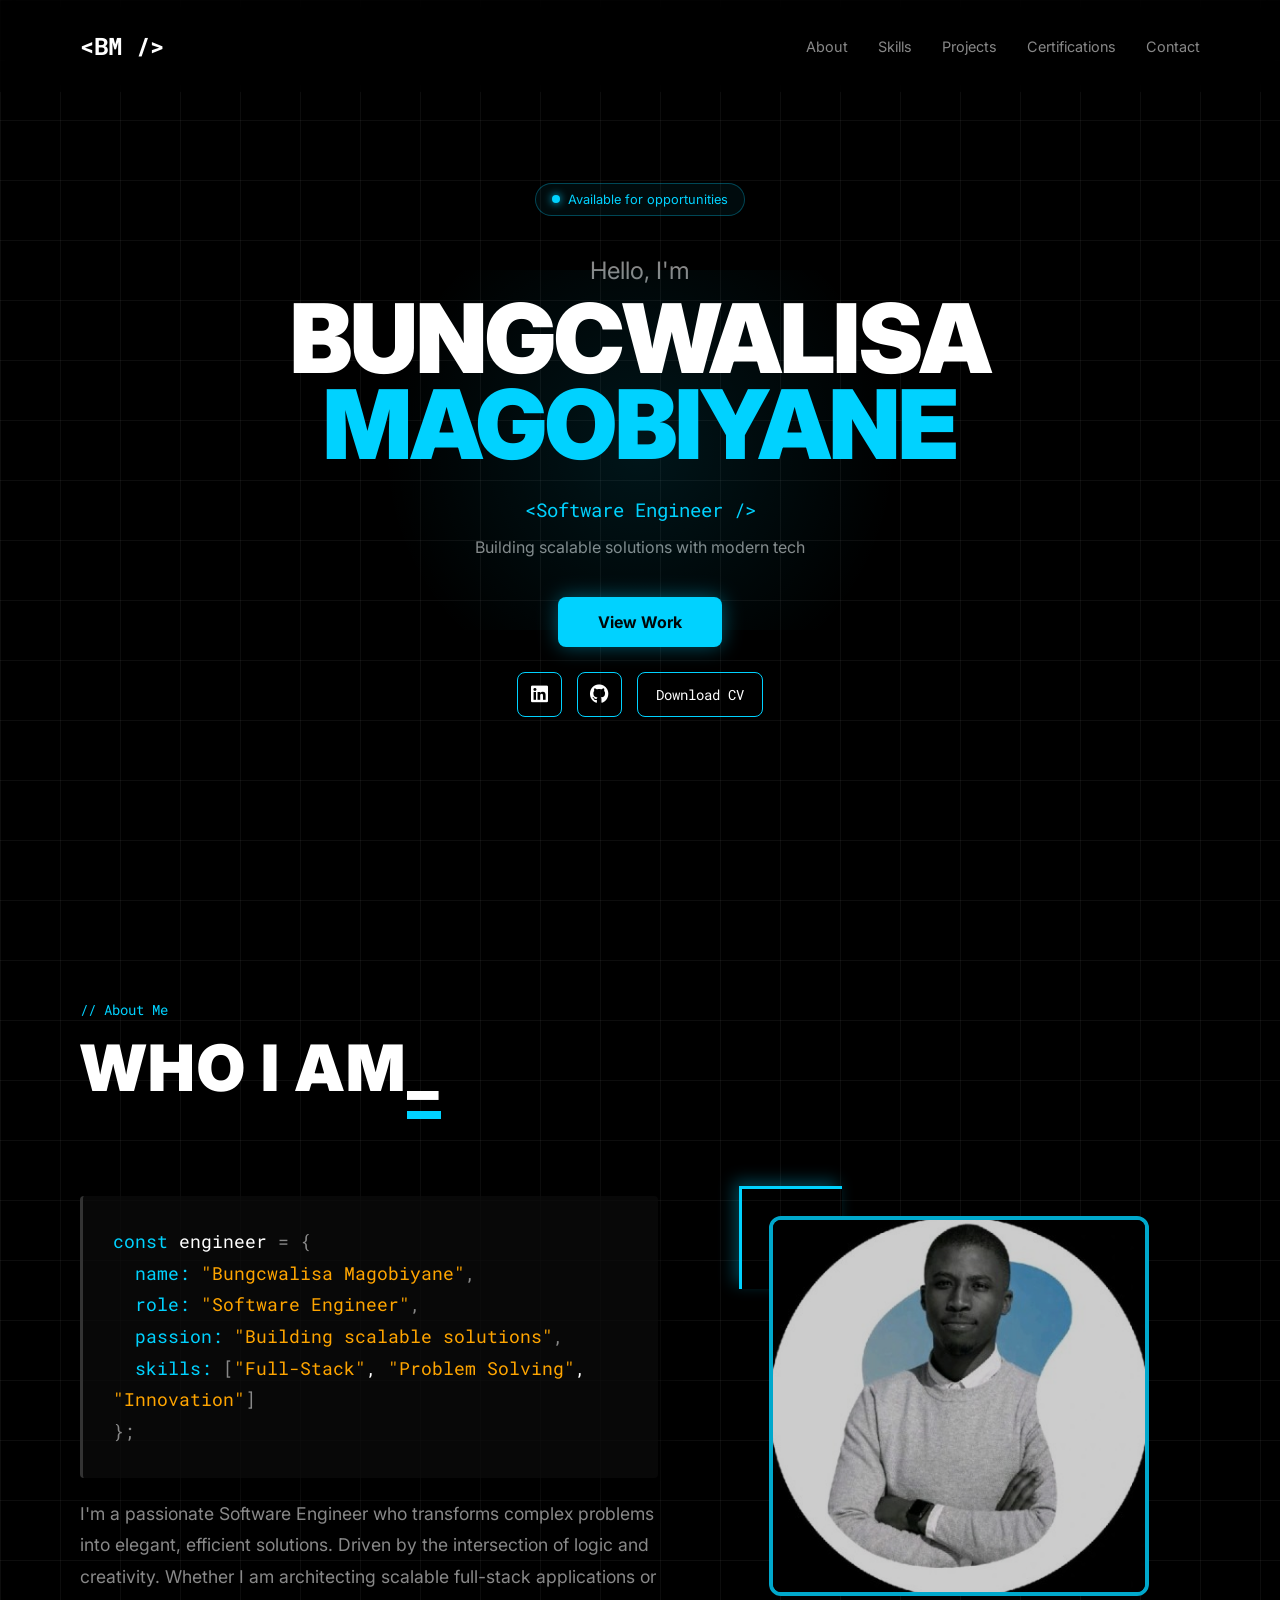
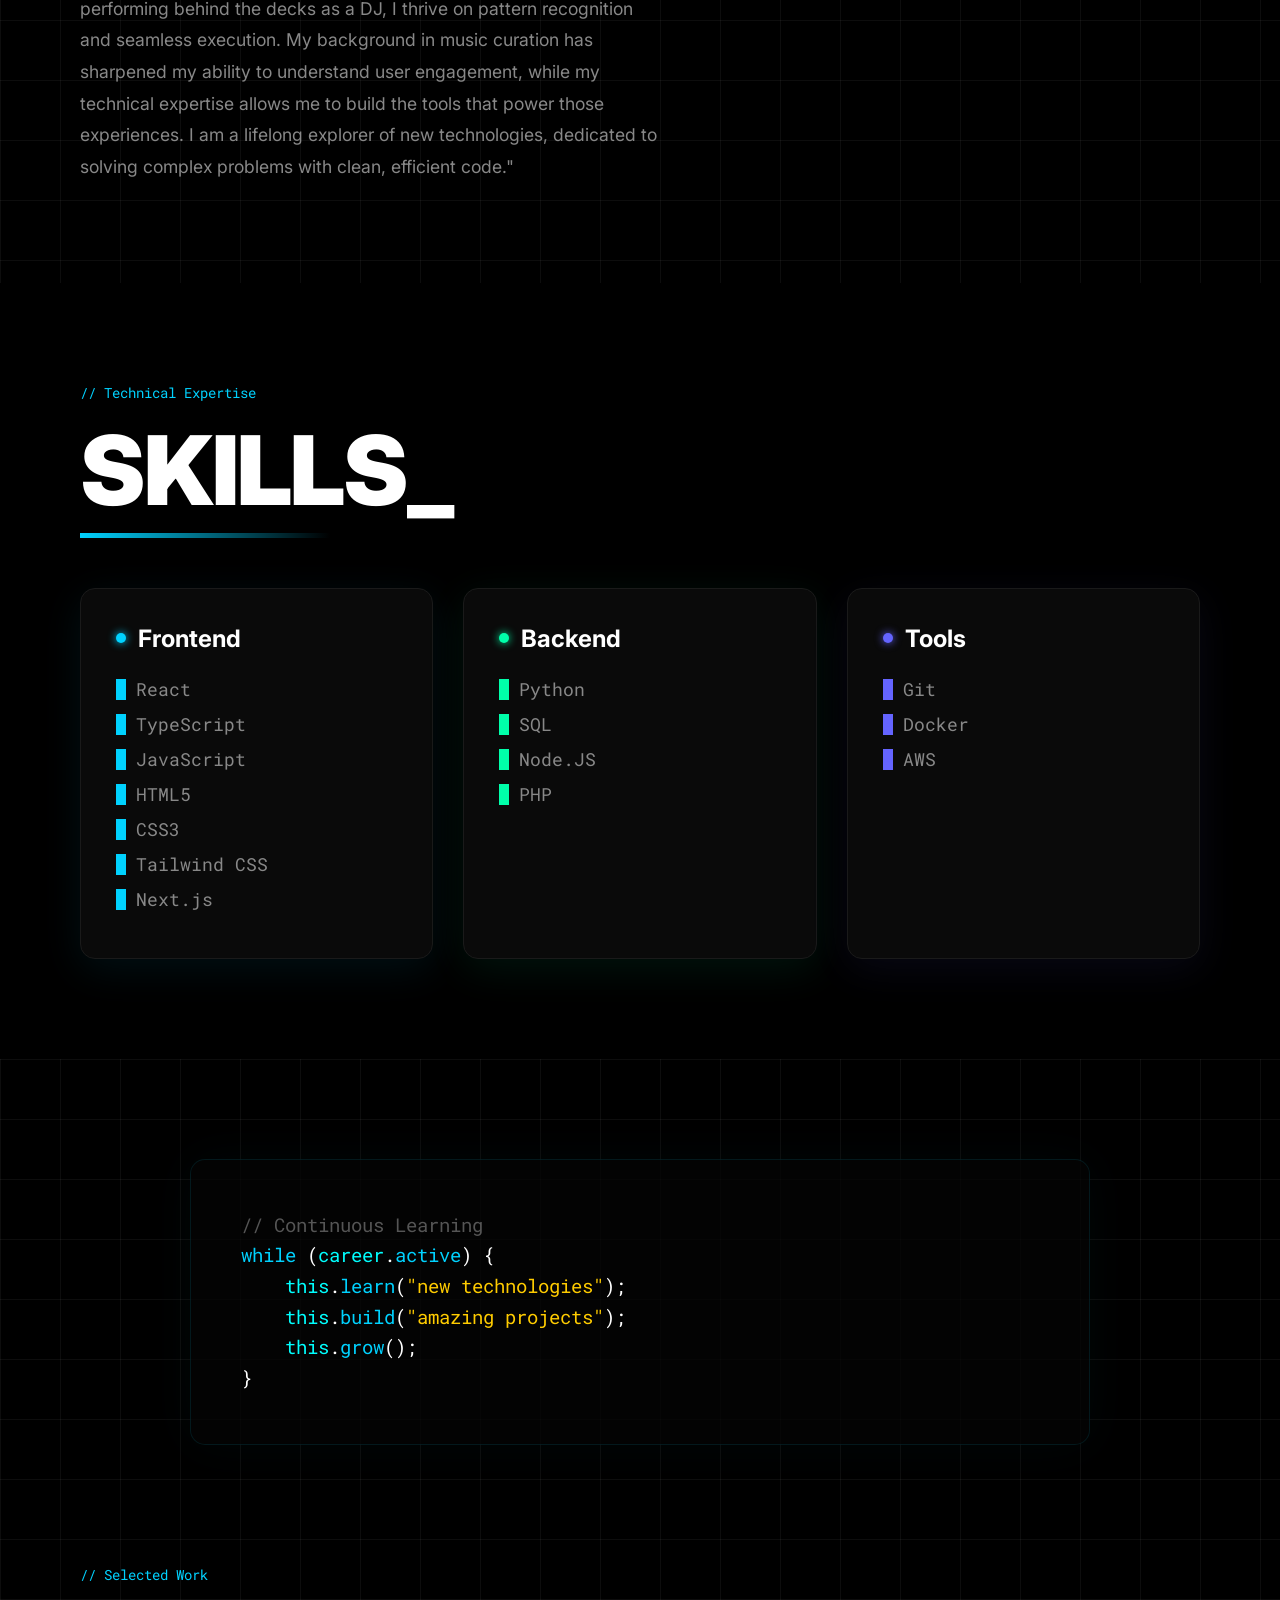
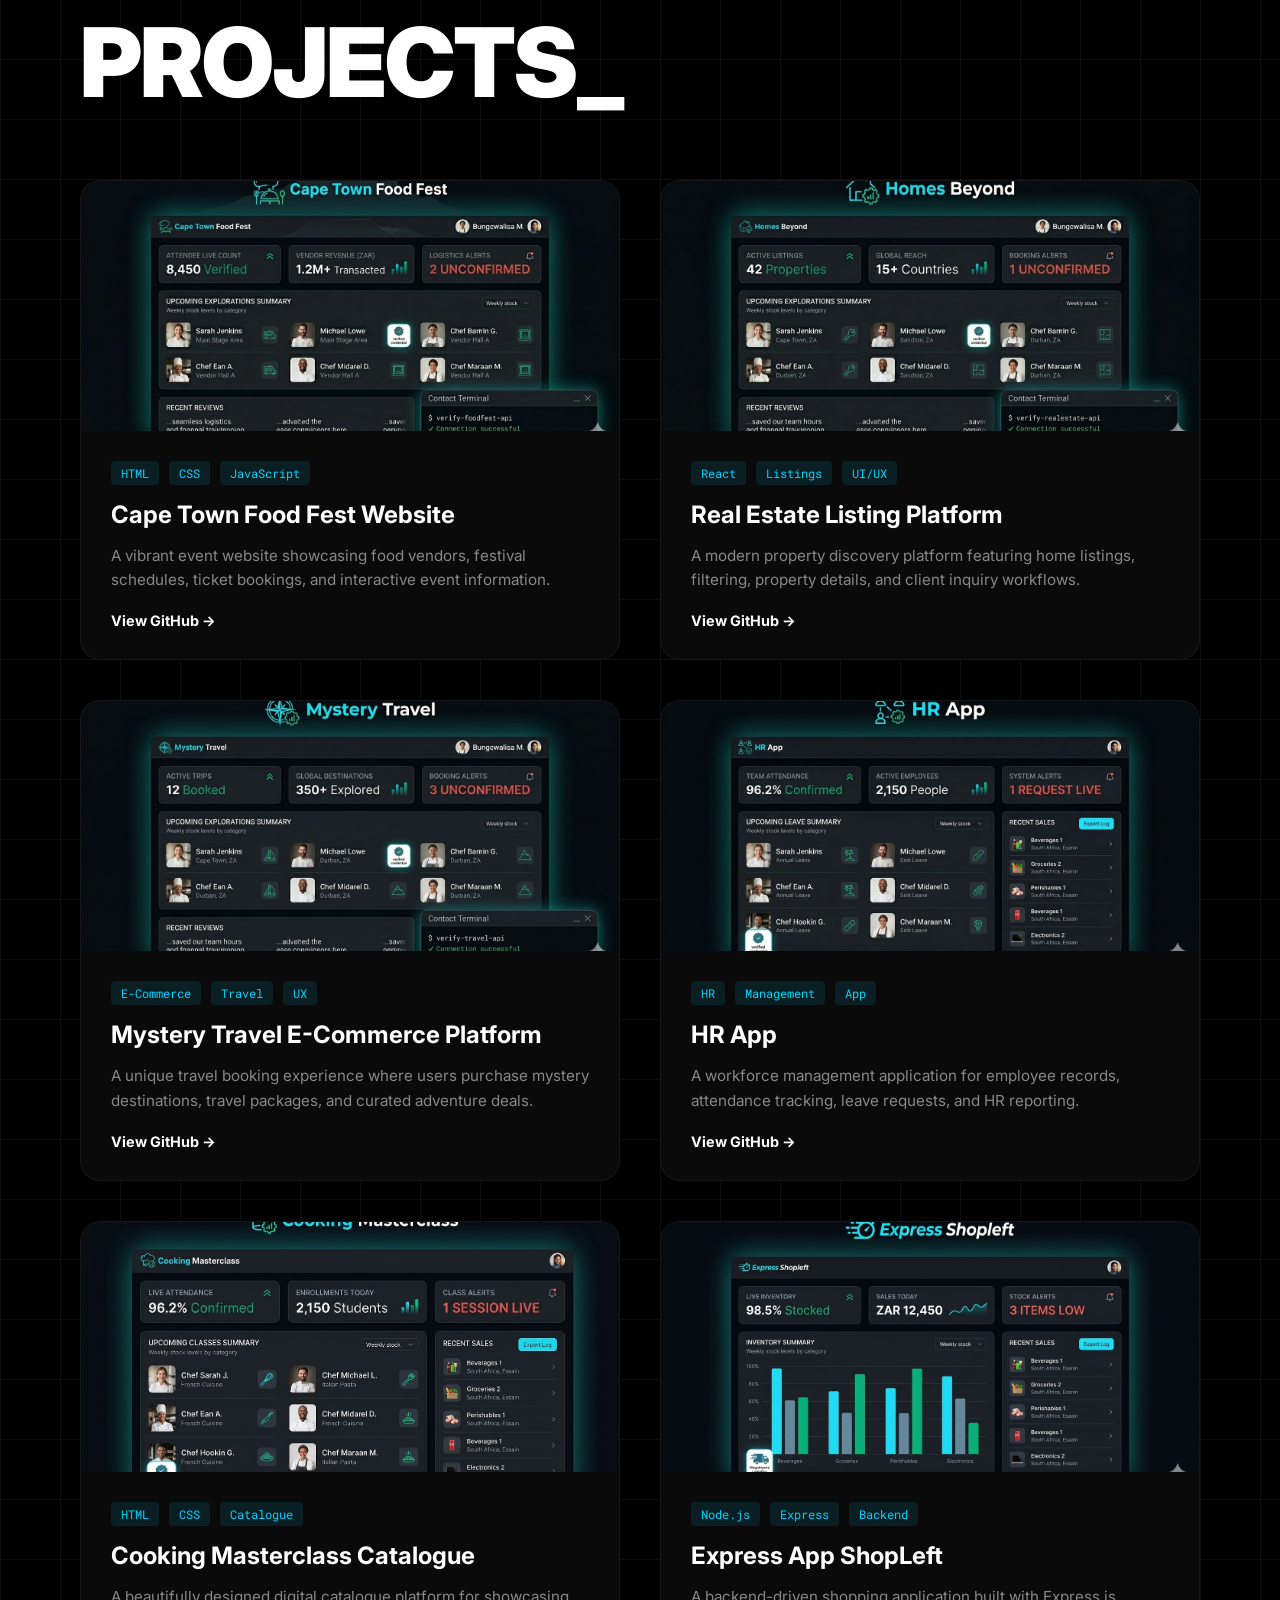
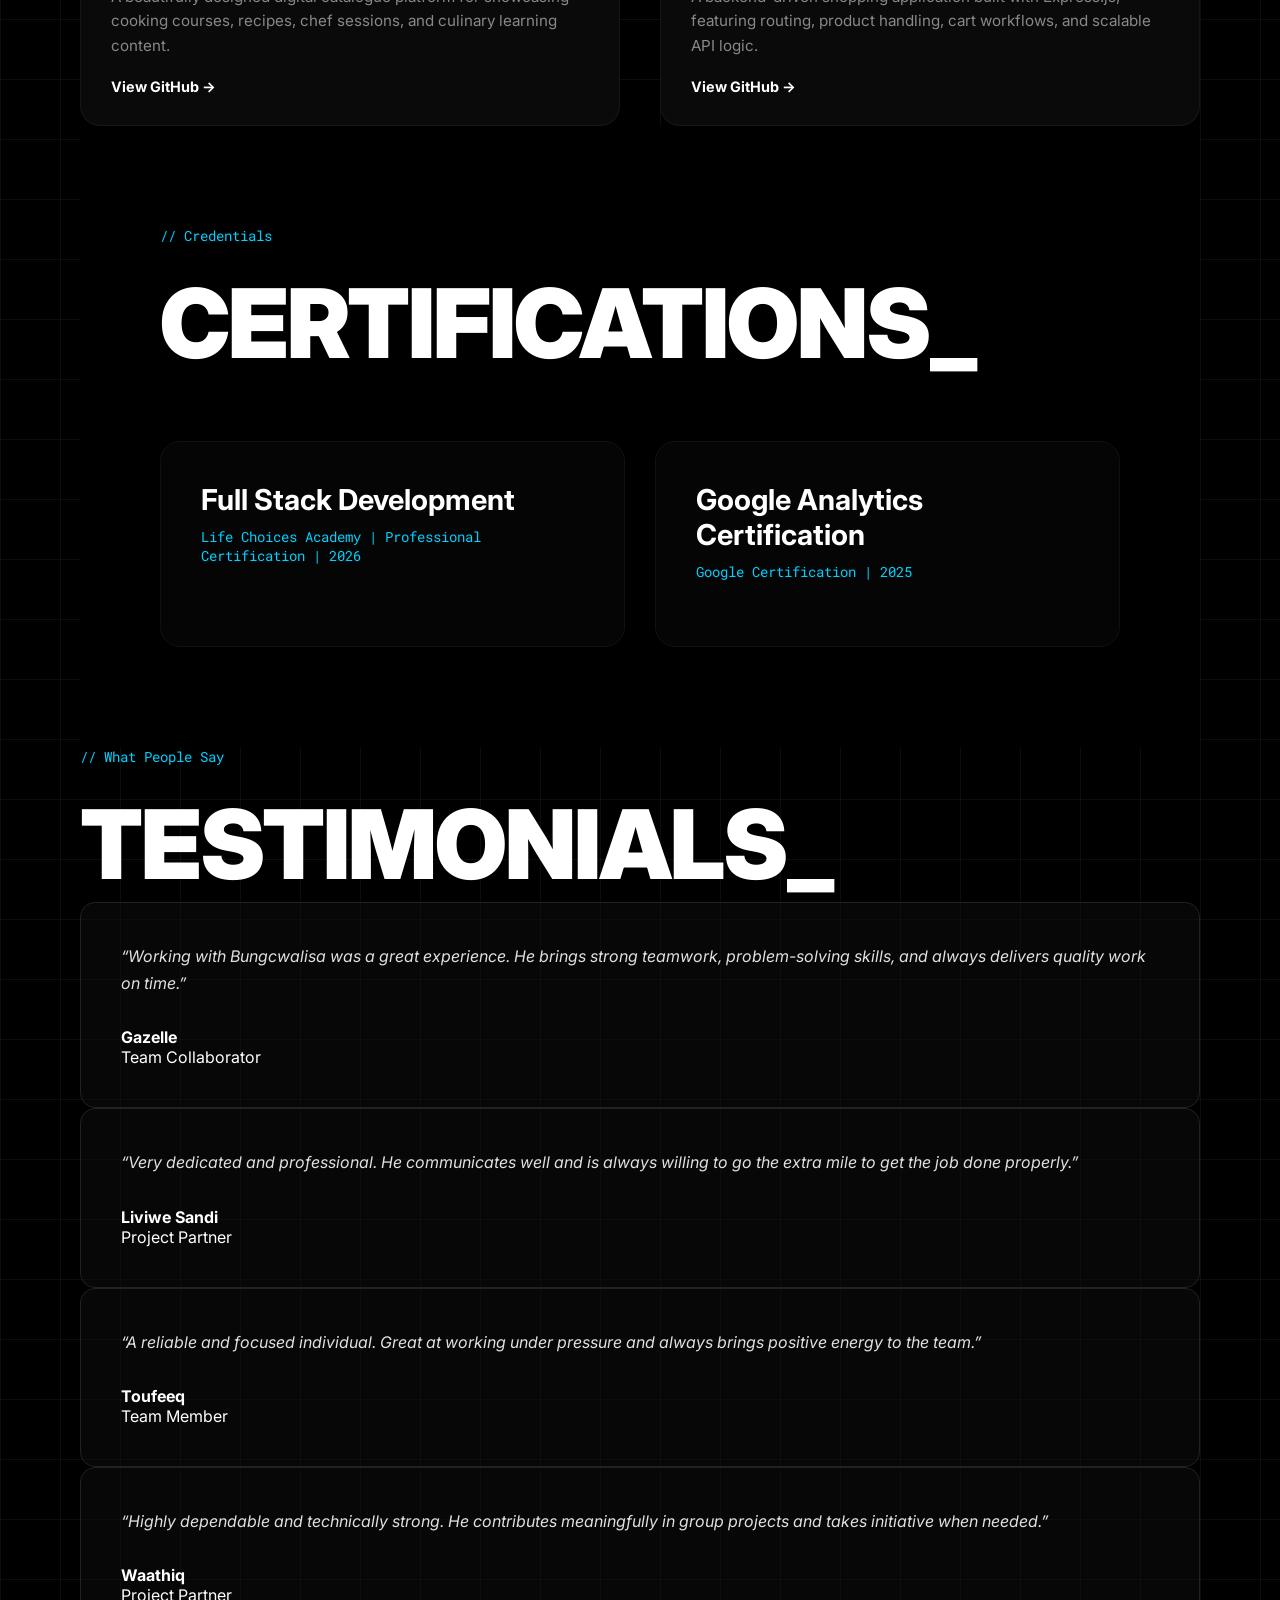
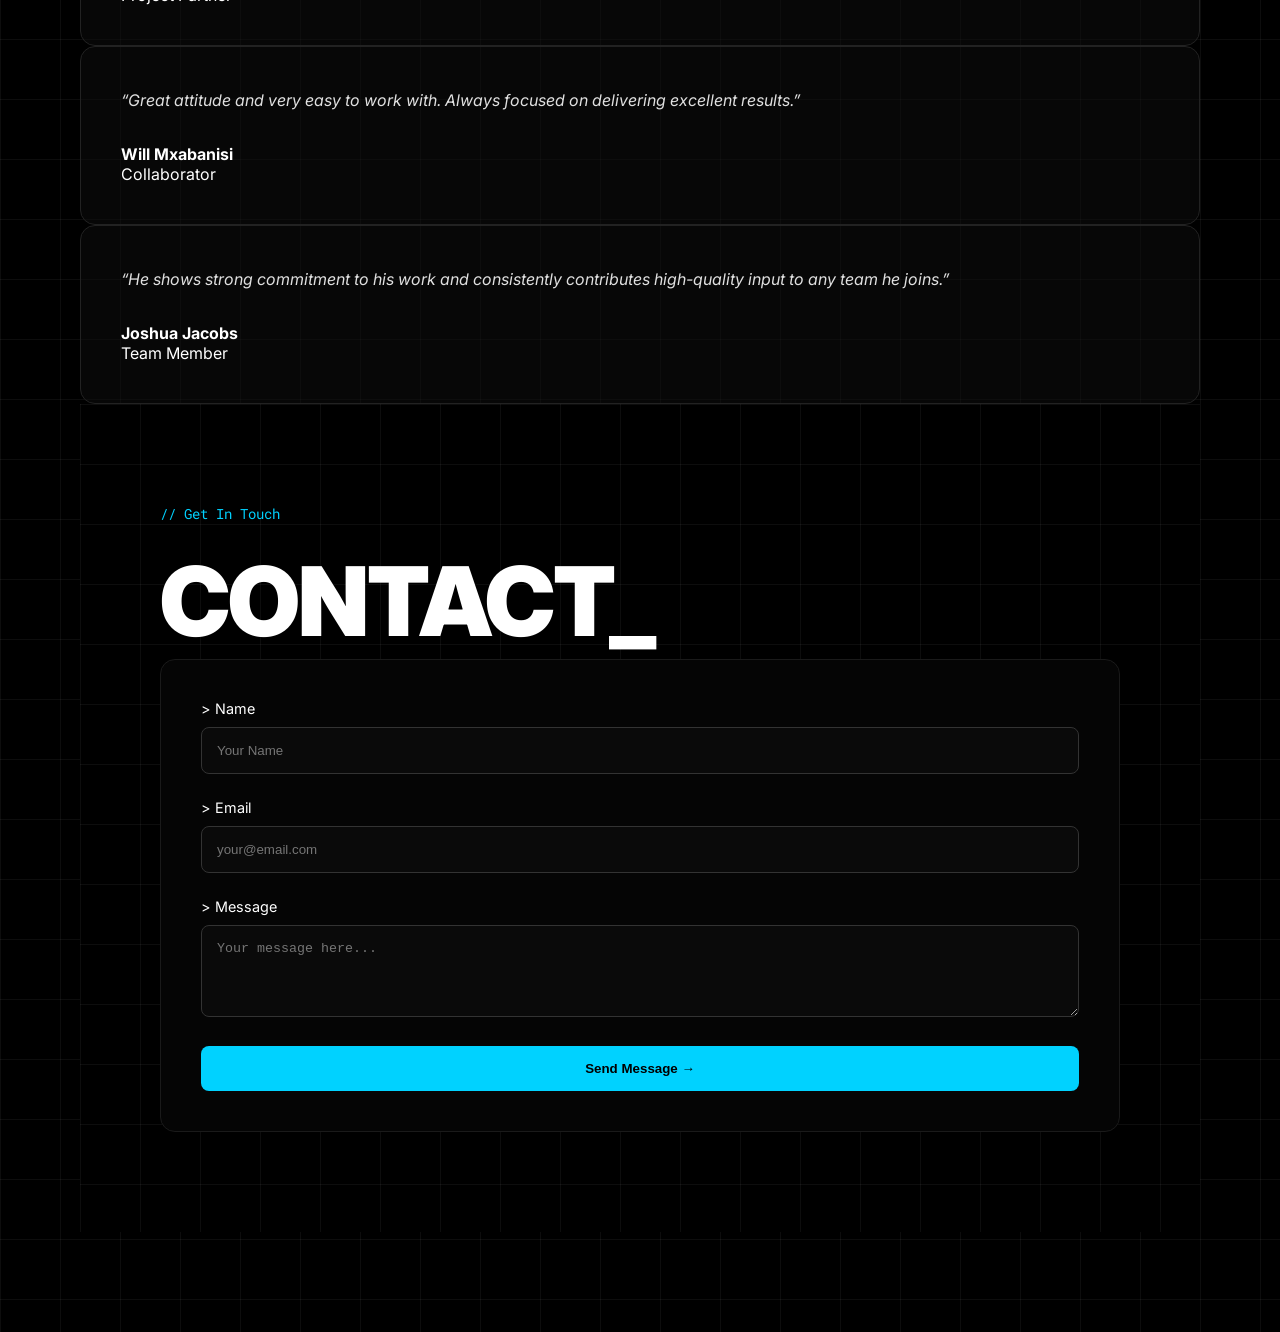
==== index.html @ 9b644e69 "Initial commit of Bungcwalisa Portfolio" ====
<!DOCTYPE html>
<html lang="en">
<head>
    <meta charset="UTF-8" />
    <meta name="viewport" content="width=device-width, initial-scale=1.0" />
    <title>Bungcwalisa Magobiyane | Portfolio</title>
    <link rel="stylesheet" href="style.css" />
    <link href="https://fonts.googleapis.com/css2?family=Inter:wght@400;700;900&family=Roboto+Mono&display=swap" rel="stylesheet" />
    <link rel="stylesheet" href="https://cdnjs.cloudflare.com/ajax/libs/font-awesome/6.5.0/css/all.min.css">
</head>
<body>
    <nav>
        <div class="logo">&lt;BM /&gt;</div>
        <ul>
            <li><a href="#about">About</a></li>
            <li><a href="#skills">Skills</a></li>
            <li><a href="#projects">Projects</a></li>
            <li><a href="#certifications">Certifications</a></li>
            <li><a href="#contact">Contact</a></li>
        </ul>
    </nav>

    <section class="hero-section">
        <div class="availability-badge"><span></span> Available for opportunities</div>
        <p class="hello-text">Hello, I'm</p>
        <h1>BUNGCWALISA<br><span class="name-last">MAGOBIYANE</span></h1>
        <p class="tagline">&lt;Software Engineer /&gt;</p>
        <p class="sub-tagline">Building scalable solutions with modern tech</p>
        <a href="#projects" class="cta-button">View Work</a>
        <div class="social-buttons">

    <!-- LinkedIn -->
    <a href="https://za.linkedin.com/in/bungcwalisa-magobiyane-a701b138a/" target="_blank" class="social-btn">
        <i class="fab fa-linkedin"></i>
    </a>

    <!-- GitHub -->
    <a href="https://github.com/bungcwalisa" target="_blank" class="social-btn">
        <i class="fab fa-github"></i>
    </a>

    <!-- Download CV -->
    <a href="BUNGCWALISA_MAGOBIYANE_CV (3).PDF" download class="social-btn download-btn">
        Download CV
    </a>

</div>
    </section>

    <!-- ABOUT -->
    <section id="about" class="about-section">
        <div>
            <p class="section-label">// About Me</p>
            <h2 class="terminal-header">WHO I AM<span>_</span></h2>
        </div>
        <div class="about-content">
            <div class="code-container">
                <div class="code-window">
                    <span class="keyword">const</span> <span class="variable">engineer</span> <span class="punctuation">= {</span><br>
                    &nbsp;&nbsp;<span class="property">name:</span> <span class="string">"Bungcwalisa Magobiyane"</span><span class="punctuation">,</span><br>
                    &nbsp;&nbsp;<span class="property">role:</span> <span class="string">"Software Engineer"</span><span class="punctuation">,</span><br>
                    &nbsp;&nbsp;<span class="property">passion:</span> <span class="string">"Building scalable solutions"</span><span class="punctuation">,</span><br>
                    &nbsp;&nbsp;<span class="property">skills:</span> <span class="punctuation">[</span><span class="string">"Full-Stack"</span>, <span class="string">"Problem Solving"</span>, <span class="string">"Innovation"</span><span class="punctuation">]</span><br>
                    <span class="punctuation">};</span>
                </div>
                <p class="about-text">I'm a passionate Software Engineer who transforms complex problems into elegant, efficient solutions. Driven by the intersection of logic and creativity. Whether I am architecting scalable full-stack applications or performing behind the decks as a DJ,
                     I thrive on pattern recognition and seamless execution. My background in music curation has sharpened my ability to understand user engagement, while my technical expertise allows me to build the tools that power those experiences. I am a lifelong explorer of new technologies, dedicated to solving complex problems with clean, efficient code."</p>
            </div>
            <div class="image-container">
               <img src="BungcwalisaProfile.jpg" alt="Bungcwalisa Magobiyane Profile" class="profile-img" />
            </div>
        </div>
    </section>

    <!-- SKILLS -->
<section id="skills" class="skills-section">
    <div>
        <p class="section-label">// Technical Expertise</p>
        <h2 class="skills-header">SKILLS<span class="cursor">_</span></h2>
        <div class="section-line"></div>
    </div>

    <div class="skills-categories">
        <div class="category-card frontend-card">
            <div class="category-title"><span class="dot dot-front"></span> Frontend</div>
            <ul class="skill-items">
                <li><span class="arrow arrow-front">&gt;</span> React</li>
                <li><span class="arrow arrow-front">&gt;</span> TypeScript</li>
                <li><span class="arrow arrow-front">&gt;</span> JavaScript</li>
                <li><span class="arrow arrow-front">&gt;</span> HTML5</li>
                <li><span class="arrow arrow-front">&gt;</span> CSS3</li>
                <li><span class="arrow arrow-front">&gt;</span> Tailwind CSS</li>
                <li><span class="arrow arrow-front">&gt;</span> Next.js</li>
            </ul>
        </div>

        <div class="category-card backend-card">
            <div class="category-title"><span class="dot dot-back"></span> Backend</div>
            <ul class="skill-items">
                <li><span class="arrow arrow-back">&gt;</span> Python</li>
                <li><span class="arrow arrow-back">&gt;</span> SQL</li>
                <li><span class="arrow arrow-back">&gt;</span> Node.JS</li>
                <li><span class="arrow arrow-back">&gt;</span> PHP</li>
            </ul>
        </div>

        <div class="category-card tools-card">
            <div class="category-title"><span class="dot dot-tools"></span> Tools</div>
            <ul class="skill-items">
                <li><span class="arrow arrow-tools">&gt;</span> Git</li>
                <li><span class="arrow arrow-tools">&gt;</span> Docker</li>
                <li><span class="arrow arrow-tools">&gt;</span> AWS</li>
            </ul>
        </div>
    </div>
</section>

    <!-- PROJECTS -->
    <section id="projects" class="projects-section">
        <div class="learning-window">
            <p class="comment">// Continuous Learning</p>
            <p>
                <span class="code-blue">while</span> <span class="code-white">(</span><span class="code-cyan">career</span>.<span class="code-blue">active</span><span class="code-white">) {</span><br>
                &nbsp;&nbsp;&nbsp;&nbsp;<span class="code-cyan">this</span>.<span class="code-blue">learn</span>(<span class="code-yellow">"new technologies"</span>);<br>
                &nbsp;&nbsp;&nbsp;&nbsp;<span class="code-cyan">this</span>.<span class="code-blue">build</span>(<span class="code-yellow">"amazing projects"</span>);<br>
                &nbsp;&nbsp;&nbsp;&nbsp;<span class="code-cyan">this</span>.<span class="code-blue">grow</span>();<br>
                <span class="code-white">}</span>
            </p>
        </div>
        <div>
           <p class="section-label">// Selected Work</p>
<h2 class="projects-header">PROJECTS<span>_</span></h2>

<div class="project-grid">

    <!-- 1 -->
    <div class="project-card">
        <div class="project-image">
            <img src="Gemini_Generated_Image_Cape_Town.png" alt="Cape Town Food Fest Website" />
        </div>
        <div class="project-info">
            <div class="project-tags">
                <span class="tag">HTML</span>
                <span class="tag">CSS</span>
                <span class="tag">JavaScript</span>
            </div>
            <h3>Cape Town Food Fest Website</h3>
            <p>
                A vibrant event website showcasing food vendors, festival schedules,
                ticket bookings, and interactive event information.
            </p>
            <a href="https://github.com/Bungcwalisa/Cape-Town-Food-Fest.git" target="_blank" class="project-link">
                View GitHub →
            </a>
        </div>
    </div>

    <!-- 2 -->
    <div class="project-card">
        <div class="project-image">
            <img src="Gemini_Generated_Image_Homes_Beyond.png" alt="Real Estate Listing Platform" />
        </div>
        <div class="project-info">
            <div class="project-tags">
                <span class="tag">React</span>
                <span class="tag">Listings</span>
                <span class="tag">UI/UX</span>
            </div>
            <h3>Real Estate Listing Platform</h3>
            <p>
                A modern property discovery platform featuring home listings,
                filtering, property details, and client inquiry workflows.
            </p>
            <a href="https://github.com/Bungcwalisa/homes-and-beyond-repo.git" target="_blank" class="project-link">
                View GitHub →
            </a>
        </div>
    </div>

    <!-- 3 -->
    <div class="project-card">
        <div class="project-image">
            <img src="Gemini_Generated_Image_Mystery_Travel.png" alt="Mystery Travel E-Commerce Platform" />
        </div>
        <div class="project-info">
            <div class="project-tags">
                <span class="tag">E-Commerce</span>
                <span class="tag">Travel</span>
                <span class="tag">UX</span>
            </div>
            <h3>Mystery Travel E-Commerce Platform</h3>
            <p>
                A unique travel booking experience where users purchase mystery
                destinations, travel packages, and curated adventure deals.
            </p>
            <a href="https://github.com/Gazelle608/So_Where_To.git" target="_blank" class="project-link">
                View GitHub →
            </a>
        </div>
    </div>

    <!-- 4 -->
    <div class="project-card">
        <div class="project-image">
            <img src="Gemini_Generated_Image_HR_App.png" alt="HR App" />
        </div>
        <div class="project-info">
            <div class="project-tags">
                <span class="tag">HR</span>
                <span class="tag">Management</span>
                <span class="tag">App</span>
            </div>
            <h3>HR App</h3>
            <p>
                A workforce management application for employee records,
                attendance tracking, leave requests, and HR reporting.
            </p>
            <a href="https://github.com/joshuajacobs717-maker/Core_Group_Project_1.git" target="_blank" class="project-link">
                View GitHub →
            </a>
        </div>
    </div>

    <!-- 5 -->
    <div class="project-card">
        <div class="project-image">
            <img src="Gemini_Generated_Image_Cooking_Masterclass.png" alt="Cooking Masterclass Catalogue" />
        </div>
        <div class="project-info">
            <div class="project-tags">
                <span class="tag">HTML</span>
                <span class="tag">CSS</span>
                <span class="tag">Catalogue</span>
            </div>
            <h3>Cooking Masterclass Catalogue</h3>
            <p>
                A beautifully designed digital catalogue platform for showcasing
                cooking courses, recipes, chef sessions, and culinary learning content.
            </p>
            <a href="https://github.com/Bungcwalisa/cooking-masterclass-catalogue.git" target="_blank" class="project-link">
                View GitHub →
            </a>
        </div>
    </div>

    <!-- 6 -->
    <div class="project-card">
        <div class="project-image">
            <img src="Gemini_Generated_Image_Express_Shopleft.png" alt="Express App ShopLeft" />
        </div>
        <div class="project-info">
            <div class="project-tags">
                <span class="tag">Node.js</span>
                <span class="tag">Express</span>
                <span class="tag">Backend</span>
            </div>
            <h3>Express App ShopLeft</h3>
            <p>
                A backend-driven shopping application built with Express.js,
                featuring routing, product handling, cart workflows, and scalable API logic.
            </p>
            <a href="https://github.com/Bungcwalisa/Express-App-SHOPLEFT.git" target="_blank" class="project-link">
                View GitHub →
            </a>
        </div>
    </div>

</div>
    <!-- CERTIFICATIONS -->
    <section id="certifications" class="certs-section">
        <p class="section-label">// Credentials</p>
        <h2 class="projects-header">CERTIFICATIONS<span>_</span></h2>
        <div class="certs-grid">
            <div class="cert-card"><h3>Full Stack Development</h3><p class="cert-meta">Life Choices Academy | Professional Certification | 2026</p></div>
            <div class="cert-card"><h3>Google Analytics Certification</h3><p class="cert-meta">Google Certification | 2025</p></div>
        </div>
    </section>
   <!-- Testimonial Section -->
   <section class="testimonials">
        <p class="section-label">// What People Say</p>
      <h2 class="projects-header">TESTIMONIALS<span>_</span></h2>
    </section>

    <div class="testimonial-grid">

        <div class="testimonial-card">
            <p class="testimonial-text">
                “Working with Bungcwalisa was a great experience. He brings strong teamwork,
                problem-solving skills, and always delivers quality work on time.”
            </p>
            <h4 class="testimonial-name">Gazelle</h4>
            <span class="testimonial-role">Team Collaborator</span>
        </div>

        <div class="testimonial-card">
            <p class="testimonial-text">
                “Very dedicated and professional. He communicates well and is always willing
                to go the extra mile to get the job done properly.”
            </p>
            <h4 class="testimonial-name">Liviwe Sandi</h4>
            <span class="testimonial-role">Project Partner</span>
        </div>

        <div class="testimonial-card">
            <p class="testimonial-text">
                “A reliable and focused individual. Great at working under pressure and
                always brings positive energy to the team.”
            </p>
            <h4 class="testimonial-name">Toufeeq</h4>
            <span class="testimonial-role">Team Member</span>
        </div>

        <div class="testimonial-card">
            <p class="testimonial-text">
                “Highly dependable and technically strong. He contributes meaningfully in
                group projects and takes initiative when needed.”
            </p>
            <h4 class="testimonial-name">Waathiq</h4>
            <span class="testimonial-role">Project Partner</span>
        </div>

        <div class="testimonial-card">
            <p class="testimonial-text">
                “Great attitude and very easy to work with. Always focused on delivering
                excellent results.”
            </p>
            <h4 class="testimonial-name">Will Mxabanisi</h4>
            <span class="testimonial-role">Collaborator</span>
        </div>

        <div class="testimonial-card">
            <p class="testimonial-text">
                “He shows strong commitment to his work and consistently contributes high-quality input to any team he joins.”
            </p>
            <h4 class="testimonial-name">Joshua Jacobs</h4>
            <span class="testimonial-role">Team Member</span>
        </div>
     </div>
<!-- CONTACT -->
<section id="contact" class="contact-section">
    <p class="section-label">// Get In Touch</p>
    <h2 class="projects-header">CONTACT<span>_</span></h2>

    <div class="contact-form-card">
        <form action="https://formspree.io/f/xnjlpwgy" method="POST" class="contact-form">

            <!-- Name -->
            <div class="form-group">
                <label>&gt; Name</label>
                <input type="text" name="name" placeholder="Your Name" required />
            </div>

            <!-- Email -->
            <div class="form-group">
                <label>&gt; Email</label>
                <input type="email" name="email" placeholder="your@email.com" required />
            </div>

            <!-- Message -->
            <div class="form-group">
                <label>&gt; Message</label>
                <textarea name="message" rows="4" placeholder="Your message here..." required></textarea>
            </div>

            <input type="hidden" name="_subject" value="New Portfolio Message" />

            <button type="submit" class="send-btn">
                Send Message →
            </button>

        </form>
    </div>
</section>
</body>
</html>
---- style.css ----
:root {
            --bg-color: #000000;
            --accent-cyan: #00d2ff;
            --text-white: #ffffff;
            --text-grey: #888888;
            --grid-color: rgba(255, 255, 255, 0.05);
        }

        * {
            margin: 0;
            padding: 0;
            box-sizing: border-box;
        }

        body {
            background-color: var(--bg-color);
            color: var(--text-white);
            font-family: 'Inter', sans-serif;
            overflow-x: hidden;
        }

        /* --- BACKGROUND GRID --- */
        .hero-section {
            height: 100vh;
            width: 100%;
            display: flex;
            flex-direction: column;
            align-items: center;
            justify-content: center;
            position: relative;
            background-image: 
                linear-gradient(var(--grid-color) 1px, transparent 1px),
                linear-gradient(90deg, var(--grid-color) 1px, transparent 1px);
            background-size: 60px 60px;
            text-align: center;
        }

        /* The Radial Glow behind the text */
        .hero-section::before {
            content: "";
            position: absolute;
            width: 50vw;
            height: 40vh;
            background: radial-gradient(circle, rgba(0, 210, 255, 0.1) 0%, transparent 70%);
            z-index: 0;
        }

        /* --- NAVIGATION --- */
        nav {
            position: absolute;
            top: 0;
            width: 100%;
            padding: 30px 80px;
            display: flex;
            justify-content: space-between;
            align-items: center;
            z-index: 10;
        }

        .logo {
            font-family: 'Roboto Mono', monospace;
            font-size: 1.5rem;
            font-weight: bold;
        }

        nav ul {
            display: flex;
            list-style: none;
            gap: 30px;
        }

        nav ul li a {
            color: var(--text-grey);
            text-decoration: none;
            font-size: 0.9rem;
            transition: 0.3s;
        }

        nav ul li a:hover {
            color: var(--text-white);
        }

        /* --- CONTENT STYLING --- */
        .availability-badge {
            border: 1px solid rgba(0, 210, 255, 0.3);
            padding: 8px 16px;
            border-radius: 50px;
            font-size: 0.8rem;
            color: var(--accent-cyan);
            margin-bottom: 40px;
            display: flex;
            align-items: center;
            gap: 8px;
            background: rgba(0, 210, 255, 0.05);
        }

        .availability-badge span {
            height: 8px;
            width: 8px;
            background-color: var(--accent-cyan);
            border-radius: 50%;
            display: inline-block;
            box-shadow: 0 0 8px var(--accent-cyan);
        }

        .hello-text {
            color: var(--text-grey);
            font-size: 1.5rem;
            margin-bottom: 10px;
        }

        h1 {
            font-size: clamp(3rem, 10vw, 6rem); /* Responsive scaling */
            font-weight: 900;
            line-height: 0.9;
            letter-spacing: -2px;
            z-index: 1;
        }

        .name-last {
            color: var(--accent-cyan);
        }

        .tagline {
            font-family: 'Roboto Mono', monospace;
            color: var(--accent-cyan);
            font-size: 1.2rem;
            margin-top: 30px;
            margin-bottom: 15px;
        }

        .sub-tagline {
            color: var(--text-grey);
            font-size: 1rem;
            margin-bottom: 40px;
        }

        /* --- BUTTON --- */
        .cta-button {
            background-color: var(--accent-cyan);
            color: #000;
            padding: 15px 40px;
            border-radius: 8px;
            text-decoration: none;
            font-weight: bold;
            transition: 0.3s;
            box-shadow: 0 0 20px rgba(0, 210, 255, 0.4);
        }

        .cta-button:hover {
            box-shadow: 0 0 35px rgba(0, 210, 255, 0.7);
            transform: translateY(-2px);
        }

        /* --- MOBILE RESPONSIVENESS --- */
        @media (max-width: 768px) {
            nav { padding: 20px; }
            nav ul { display: none; } /* Hide menu on mobile for simplicity */
            h1 { font-size: 3rem; }
        }
    
        /* --- ABOUT SECTION --- */
.about-section {
    padding: 100px 80px;
    background-color: var(--bg-color);
    background-image: 
        linear-gradient(var(--grid-color) 1px, transparent 1px),
        linear-gradient(90deg, var(--grid-color) 1px, transparent 1px);
    background-size: 60px 60px;
    display: flex;
    flex-direction: column;
    gap: 50px;
}

.section-label {
    color: var(--accent-cyan);
    font-family: 'Roboto Mono', monospace;
    font-size: 0.9rem;
    margin-bottom: 10px;
}

.terminal-header {
    font-size: 4rem;
    font-weight: 900;
    letter-spacing: 2px;
    margin-bottom: 40px;
}

.terminal-header span {
    border-bottom: 8px solid var(--accent-cyan);
    padding-bottom: 5px;
}

.about-content {
    display: grid;
    grid-template-columns: 1.2fr 1fr;
    gap: 60px;
    align-items: start;
}

/* Code Block Styling */
.code-window {
    background-color: rgba(10, 10, 10, 0.8);
    border-left: 3px solid #333;
    padding: 30px;
    font-family: 'Roboto Mono', monospace;
    font-size: 1.1rem;
    line-height: 1.8;
    border-radius: 4px;
    box-shadow: 10px 10px 30px rgba(0,0,0,0.5);
}

.keyword { color: #00d2ff; }
.variable { color: #ffffff; }
.property { color: #00d2ff; }
.string { color: #ffa500; }
.punctuation { color: #888; }

/* Image Styling */
.image-container {
    position: relative;
    padding: 20px;
}

.image-container img {
    width: 100%;
    border-radius: 12px;
    filter: brightness(0.8);
}

/* The Glowing Frame corners */
.image-container::before {
    content: "";
    position: absolute;
    top: 0;
    left: 0;
    width: 100px;
    height: 100px;
    border-top: 3px solid var(--accent-cyan);
    border-left: 3px solid var(--accent-cyan);
    box-shadow: -5px -5px 15px rgba(0, 210, 255, 0.3);
}

.about-text {
    grid-column: 1 / 2;
    color: var(--text-grey);
    line-height: 1.8;
    font-size: 1.1rem;
    margin-top: 20px;
}

/* Mobile Responsive */
@media (max-width: 992px) {
    .about-content { grid-template-columns: 1fr; }
    .about-section { padding: 60px 20px; }
    .terminal-header { font-size: 2.5rem; }
}
/* --- SKILLS CATEGORY CARDS --- */
.skills-categories {
    display: grid;
    grid-template-columns: repeat(3, 1fr);
    gap: 30px;
    margin-top: 60px;
}

.category-card {
    background: linear-gradient(145deg, #0a0a0a, #111);
    border-radius: 15px;
    padding: 40px;
    border: 1px solid rgba(255, 255, 255, 0.05);
    position: relative;
    transition: 0.4s ease;
}

/* Specific Glow Effects */
.frontend-card { box-shadow: 0 10px 40px rgba(0, 210, 255, 0.08); }
.backend-card { box-shadow: 0 10px 40px rgba(0, 255, 170, 0.08); }
.tools-card { box-shadow: 0 10px 40px rgba(100, 100, 255, 0.08); }

.category-card:hover {
    transform: translateY(-10px);
}

.category-title {
    display: flex;
    align-items: center;
    gap: 15px;
    font-size: 1.8rem;
    font-weight: 700;
    margin-bottom: 30px;
}

.dot {
    height: 12px;
    width: 12px;
    border-radius: 50%;
    display: inline-block;
}

/* Color dots & arrows */
.dot-front, .arrow-front { background-color: #00d2ff; color: #00d2ff; }
.dot-back, .arrow-back { background-color: #00ffaa; color: #00ffaa; }
.dot-tools, .arrow-tools { background-color: #6464ff; color: #6464ff; }

.skill-items {
    list-style: none;
}

.skill-items li {
    margin-bottom: 15px;
    font-family: 'Roboto Mono', monospace;
    font-size: 1.1rem;
    display: flex;
    align-items: center;
    gap: 15px;
    color: #e0e0e0;
}

.arrow { font-weight: bold; font-size: 1rem; }

/* Mobile optimization */
@media (max-width: 992px) {
    .skills-categories { grid-template-columns: 1fr; }
}

/* --- PROJECTS SECTION --- */
.projects-section {
    padding: 100px 80px;
    background-color: var(--bg-color);
    background-image: 
        linear-gradient(var(--grid-color) 1px, transparent 1px),
        linear-gradient(90deg, var(--grid-color) 1px, transparent 1px);
    background-size: 60px 60px;
}

/* Learning Loop Window */
.learning-window {
    background-color: rgba(5, 5, 5, 0.7);
    border: 1px solid rgba(0, 210, 255, 0.1);
    border-radius: 15px;
    padding: 50px;
    margin-bottom: 120px;
    font-family: 'Roboto Mono', monospace;
    font-size: 1.2rem;
    line-height: 1.6;
    max-width: 900px;
    margin-left: auto;
    margin-right: auto;
    box-shadow: 0 0 50px rgba(0, 210, 255, 0.03);
}

.comment { color: #555; }
.code-blue { color: #00d2ff; }
.code-cyan { color: #00ffff; }
.code-yellow { color: #ffcc00; }
.code-white { color: #ffffff; }

/* Projects Header */
.projects-header {
    font-size: 6rem;
    font-weight: 900;
    margin-top: 20px;
    letter-spacing: -2px;
}

/* Mobile Adjustments */
@media (max-width: 768px) {
    .projects-header { font-size: 3.5rem; }
    .learning-window { padding: 30px; font-size: 1rem; }
    .projects-section { padding: 60px 20px; }
}

/* --- PROJECT GRID --- */
.project-grid {
    display: grid;
    grid-template-columns: repeat(auto-fit, minmax(350px, 1fr));
    gap: 40px;
    margin-top: 60px;
}

.project-card {
    background: #0a0a0a;
    border: 1px solid rgba(255, 255, 255, 0.05);
    border-radius: 20px;
    overflow: hidden;
    transition: 0.4s ease;
    position: relative;
}

.project-card:hover {
    transform: translateY(-10px);
    border-color: var(--accent-cyan);
    box-shadow: 0 20px 40px rgba(0, 210, 255, 0.1);
}

.project-image {
    width: 100%;
    height: 250px;
    background-color: #1a1a1a; /* Placeholder bg */
    overflow: hidden;
}

.project-image img {
    width: 100%;
    height: 100%;
    object-fit: cover;
    transition: 0.5s ease;
}

.project-card:hover .project-image img {
    transform: scale(1.1);
}

.project-info {
    padding: 30px;
}

.project-tags {
    display: flex;
    gap: 10px;
    margin-bottom: 15px;
}

.tag {
    font-family: 'Roboto Mono', monospace;
    font-size: 0.75rem;
    color: var(--accent-cyan);
    background: rgba(0, 210, 255, 0.1);
    padding: 4px 10px;
    border-radius: 4px;
}

.project-info h3 {
    font-size: 1.5rem;
    margin-bottom: 15px;
}

.project-info p {
    color: var(--text-grey);
    font-size: 0.95rem;
    line-height: 1.6;
    margin-bottom: 20px;
}

.project-link {
    color: var(--text-white);
    text-decoration: none;
    font-weight: bold;
    font-size: 0.9rem;
    display: flex;
    align-items: center;
    gap: 10px;
}

.project-link:hover {
    color: var(--accent-cyan);
}
.projects-header span {
    animation: blink 1s infinite;
}
@keyframes blink {
    50% { opacity: 0; }
}

/* --- CERTIFICATIONS SECTION --- */
.certs-section {
    padding: 100px 80px;
    background-color: var(--bg-color);
}

.certs-grid {
    display: grid;
    grid-template-columns: repeat(2, 1fr);
    gap: 30px;
    margin-top: 60px;
}

.cert-card {
    background: #050505;
    border: 1px solid #111;
    border-radius: 20px;
    padding: 40px;
    position: relative;
    transition: 0.3s;
}

.cert-card:hover {
    border-color: var(--accent-cyan);
    background: rgba(0, 210, 255, 0.01);
}

/* Badge Icon */
.cert-badge {
    width: 50px;
    height: 50px;
    border: 1.5px solid var(--accent-cyan);
    border-radius: 10px;
    display: flex;
    align-items: center;
    justify-content: center;
    color: var(--accent-cyan);
    font-size: 1.5rem;
    margin-bottom: 20px;
}

.verify-status {
    position: absolute;
    top: 40px;
    right: 40px;
    display: flex;
    align-items: center;
    gap: 8px;
    font-size: 0.85rem;
    color: #00ffaa; /* Emerald for verified */
    font-family: 'Roboto Mono', monospace;
}

.cert-card h3 {
    font-size: 1.8rem;
    margin-bottom: 10px;
    font-weight: 700;
}

.cert-meta {
    color: var(--accent-cyan);
    font-family: 'Roboto Mono', monospace;
    font-size: 0.9rem;
    margin-bottom: 25px;
}

.cert-description {
    color: var(--text-grey);
    line-height: 1.6;
    margin-bottom: 30px;
}

/* Terminal Verification Box */
.verify-box {
    background: #0a0a0a;
    border-radius: 8px;
    padding: 20px;
    font-family: 'Roboto Mono', monospace;
    font-size: 0.85rem;
    border: 1px solid rgba(255, 255, 255, 0.03);
}

.verify-cmd { color: #555; }
.verify-success { color: #00ffaa; margin-top: 5px; }

/* Responsive */
@media (max-width: 992px) {
    .certs-grid { grid-template-columns: 1fr; }
    .certs-section { padding: 60px 20px; }
}

/* --- CONTACT SECTION --- */
.contact-section {
    padding: 100px 80px;
    background-color: var(--bg-color);
    background-image: 
        linear-gradient(var(--grid-color) 1px, transparent 1px),
        linear-gradient(90deg, var(--grid-color) 1px, transparent 1px);
    background-size: 60px 60px;
}

.contact-container {
    display: grid;
    grid-template-columns: 1fr 1.2fr;
    gap: 50px;
    margin-top: 60px;
}

/* Terminal Contact Info */
.terminal-contact {
    background: #0d1117;
    border-radius: 12px;
    border: 1px solid #30363d;
    overflow: hidden;
}

.terminal-header-bar {
    background: #161b22;
    padding: 10px 15px;
    display: flex;
    gap: 8px;
    align-items: center;
}

.dot-red { width: 12px; height: 12px; background: #ff5f56; border-radius: 50%; }
.dot-yellow { width: 12px; height: 12px; background: #ffbd2e; border-radius: 50%; }
.dot-green { width: 12px; height: 12px; background: #27c93f; border-radius: 50%; }

.terminal-body {
    padding: 30px;
    font-family: 'Roboto Mono', monospace;
}

.info-item {
    margin-bottom: 25px;
}

.info-label { color: #58a6ff; font-size: 0.85rem; }
.info-value { color: #c9d1d9; font-size: 1rem; margin-top: 5px; }

/* Contact Form */
.contact-form-card {
    background: #050505;
    border: 1px solid #1a1a1a;
    padding: 40px;
    border-radius: 15px;
}

.form-group {
    margin-bottom: 25px;
}

.form-group label {
    display: block;
    color: var(--text-white);
    margin-bottom: 10px;
    font-size: 0.9rem;
}

.form-group input, .form-group textarea {
    width: 100%;
    background: #0a0a0a;
    border: 1px solid #333;
    padding: 15px;
    border-radius: 8px;
    color: white;
    outline: none;
    transition: 0.3s;
}

.form-group input:focus, .form-group textarea:focus {
    border-color: var(--accent-cyan);
}

.send-btn {
    width: 100%;
    background: var(--accent-cyan);
    color: black;
    border: none;
    padding: 15px;
    border-radius: 8px;
    font-weight: bold;
    cursor: pointer;
    transition: 0.3s;
}

.send-btn:hover {
    box-shadow: 0 0 20px rgba(0, 210, 255, 0.4);
}

/* Responsive */
@media (max-width: 992px) {
    .contact-container { grid-template-columns: 1fr; }
}

/* --- TESTIMONIALS SECTION --- */
.testimonials-section {
    padding: 100px 80px;
    background-color: var(--bg-color);
}

.testimonials-grid {
    display: grid;
    grid-template-columns: repeat(auto-fit, minmax(300px, 1fr));
    gap: 30px;
    margin-top: 60px;
}

.testimonial-card {
    background: rgba(15, 15, 15, 0.5);
    border: 1px solid #222;
    padding: 40px;
    border-radius: 15px;
    position: relative;
    transition: 0.3s;
}

.testimonial-card:hover {
    border-color: var(--accent-cyan);
    background: rgba(0, 210, 255, 0.02);
}

.quote-icon {
    font-size: 3rem;
    color: rgba(0, 210, 255, 0.2);
    position: absolute;
    top: 20px;
    right: 30px;
    font-family: serif;
}

.testimonial-text {
    color: #e0e0e0;
    font-style: italic;
    line-height: 1.7;
    margin-bottom: 30px;
    position: relative;
    z-index: 1;
}

.client-info {
    display: flex;
    align-items: center;
    gap: 15px;
}

.client-img {
    width: 50px;
    height: 50px;
    border-radius: 50%;
    background: #333; /* Placeholder */
    border: 1px solid var(--accent-cyan);
}

.client-details h4 {
    font-size: 1rem;
    color: var(--text-white);
}

.client-details p {
    font-size: 0.8rem;
    color: var(--accent-cyan);
    font-family: 'Roboto Mono', monospace;
}

/* Responsive */
@media (max-width: 768px) {
    .testimonials-section { padding: 60px 20px; }
}

/* Container for the 3 columns */
.skills-categories {
    display: grid;
    grid-template-columns: repeat(3, 1fr); /* Creates 3 equal columns */
    gap: 30px;
    margin-top: 50px;
}

/* Individual Card Styling */
.category-card {
    background: #0a0a0a;
    border: 1px solid #1a1a1a;
    border-radius: 15px;
    padding: 35px;
    transition: transform 0.3s ease, border-color 0.3s ease;
}

.category-card:hover {
    transform: translateY(-5px);
}

/* Glowing Border Accents */
.frontend-card:hover { border-color: #00d2ff; box-shadow: 0 0 20px rgba(0, 210, 255, 0.1); }
.backend-card:hover { border-color: #00ffaa; box-shadow: 0 0 20px rgba(0, 255, 170, 0.1); }
.tools-card:hover { border-color: #6464ff; box-shadow: 0 0 20px rgba(100, 100, 255, 0.1); }

/* Title Styling */
.category-title {
    display: flex;
    align-items: center;
    gap: 12px;
    font-size: 1.5rem;
    font-weight: bold;
    margin-bottom: 25px;
}

/* Colored Dots */
.dot { height: 10px; width: 10px; border-radius: 50%; }
.dot-front { background: #00d2ff; box-shadow: 0 0 8px #00d2ff; }
.dot-back { background: #00ffaa; box-shadow: 0 0 8px #00ffaa; }
.dot-tools { background: #6464ff; box-shadow: 0 0 8px #6464ff; }

/* List Styling */
.skill-items { list-style: none; }
.skill-items li {
    font-family: 'Roboto Mono', monospace;
    margin-bottom: 12px;
    color: #888;
    display: flex;
    gap: 10px;
}

.arrow { font-weight: bold; }
.arrow-front { color: #00d2ff; }
.arrow-back { color: #00ffaa; }
.arrow-tools { color: #6464ff; }

/* Responsive: Stack on mobile */
@media (max-width: 992px) {
    .skills-categories {
        grid-template-columns: 1fr;
    }
}

style.css

html { scroll-behavior: smooth; }
section { scroll-margin-top: 100px; }

nav {
    position: fixed;
    top: 0;
    width: 100%;
    padding: 30px 80px;
    display: flex;
    justify-content: space-between;
    align-items: center;
    z-index: 1000;
    background: rgba(0,0,0,0.7);
    backdrop-filter: blur(10px);
}

.skills-section {
    padding: 100px 80px;
    background-color: var(--bg-color);
}

.section-heading {
    max-width: 1200px;
    margin: 0 auto;
}

.skills-header {
    font-size: 6rem;
    font-weight: 900;
    margin-top: 20px;
    line-height: 1;
    letter-spacing: -2px;
}

.section-line {
    width: 250px;
    height: 5px;
    background: linear-gradient(90deg, var(--accent-cyan), transparent);
    margin-top: 15px;
}

.skills-header .cursor {
    animation: blink 1s infinite;
}

.section-heading {
    font-size: 2.5rem;
    font-weight: 700;
    text-align: center;
    margin-bottom: 40px;
    letter-spacing: 1px;
}

.social-buttons {
    margin-top: 20px;
    display: flex;
    gap: 15px;
    justify-content: center;
    flex-wrap: wrap;
}

.social-btn {
    padding: 10px 18px;
    border: 1px solid var(--accent-cyan);
    color: var(--text-white);
    text-decoration: none;
    border-radius: 6px;
    transition: 0.3s ease;
    font-family: 'Roboto Mono', monospace;
}

.social-btn:hover {
    background: var(--accent-cyan);
    color: #000;
}

.social-btn.download {
    border-color: #00d2ff;
}

.social-btn.download:hover {
    background: #00d2ff;
    color: #000;
}

.hero-section {
    text-align: center;
}
.social-buttons {
    display: flex;
    justify-content: center;
    align-items: center;
    gap: 14px;
    margin-top: 18px;
    flex-wrap: wrap;
}

.social-btn {
    display: inline-flex;
    align-items: center;
    justify-content: center;

    padding: 10px 16px;
    border: 1px solid #00d2ff;
    border-radius: 6px;

    color: #ffffff;
    text-decoration: none;
    font-family: 'Roboto Mono', monospace;

    white-space: nowrap;
    transition: 0.25s ease;
}
.image-container {
    position: relative;
    width: 100%;
    max-width: 420px;
    height: 420px;
    margin: 0 auto;
    display: flex;
    align-items: center;
    justify-content: center;
}

/* HIGH QUALITY IMAGE RENDERING */
.image-container img {
    width: 100%;
    height: 100%;
    object-fit: cover;
    border-radius: 12px;
    display: block;

    /* improves sharpness on some browsers */
    image-rendering: auto;
    transform: translateZ(0);
}

/* clean frame */
.image-container::before {
    content: "";
    position: absolute;
    inset: -10px;
    border-top: 3px solid var(--accent-cyan);
    border-left: 3px solid var(--accent-cyan);
    pointer-events: none;
}
.profile-img {
    width: 200px;
    height: 200px;

    border-radius: 50%;      /* keeps it perfectly circular */
    object-fit: cover;       /* prevents stretching */

    display: block;
    margin: 0 auto;          /* centers it */

    border: 4px solid #00d2ff; /* optional glow border */
}
.social-buttons {
    margin-top: 25px;
    display: flex;
    justify-content: center;
    align-items: center;
    gap: 15px;
    flex-wrap: wrap;
}

.social-btn {
    display: flex;
    align-items: center;
    justify-content: center;
    width: 45px;
    height: 45px;
    border: 1px solid var(--accent-cyan);
    border-radius: 8px;
    color: var(--text-white);
    font-size: 1.2rem;
    transition: 0.3s ease;
    text-decoration: none;
}

.social-btn:hover {
    background: var(--accent-cyan);
    color: #000;
    transform: translateY(-3px);
}

/* Download button different style */
.download-btn {
    width: auto;
    padding: 10px 18px;
    font-size: 0.9rem;
    font-family: 'Roboto Mono', monospace;
}
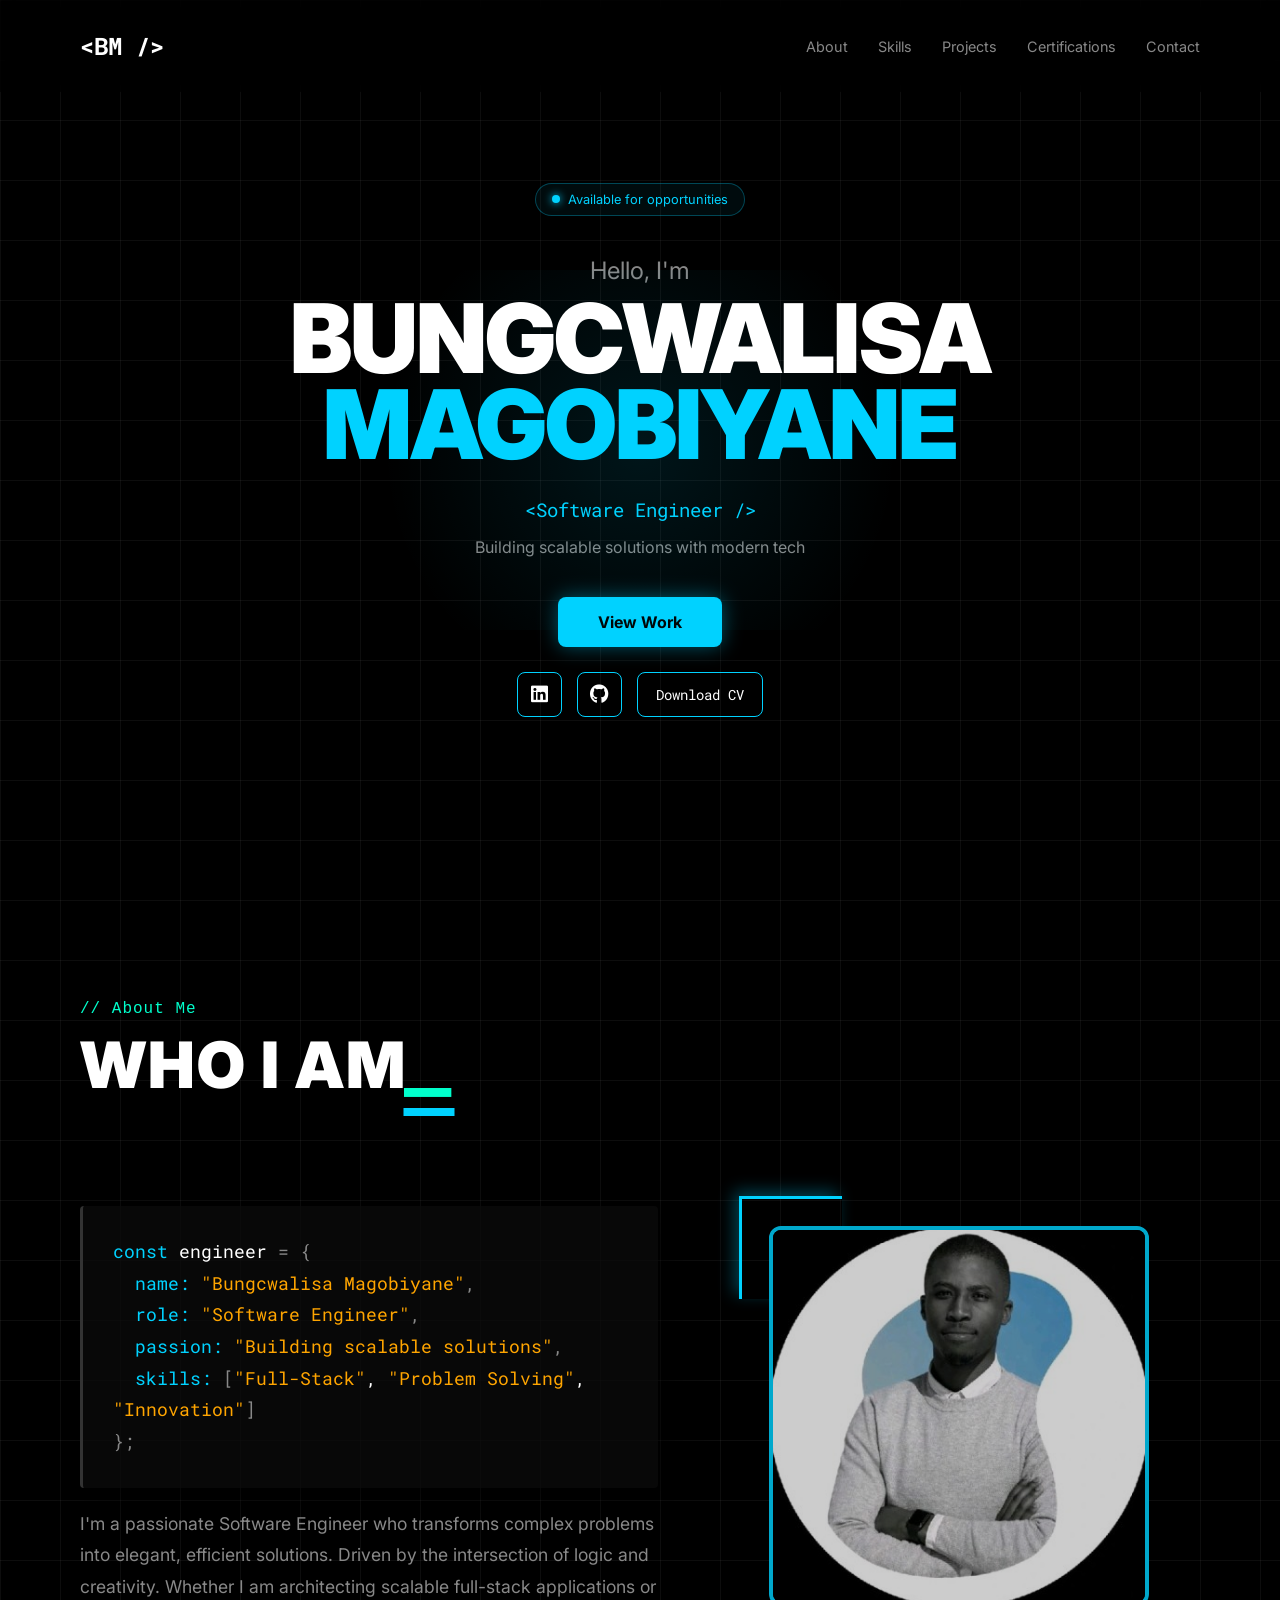
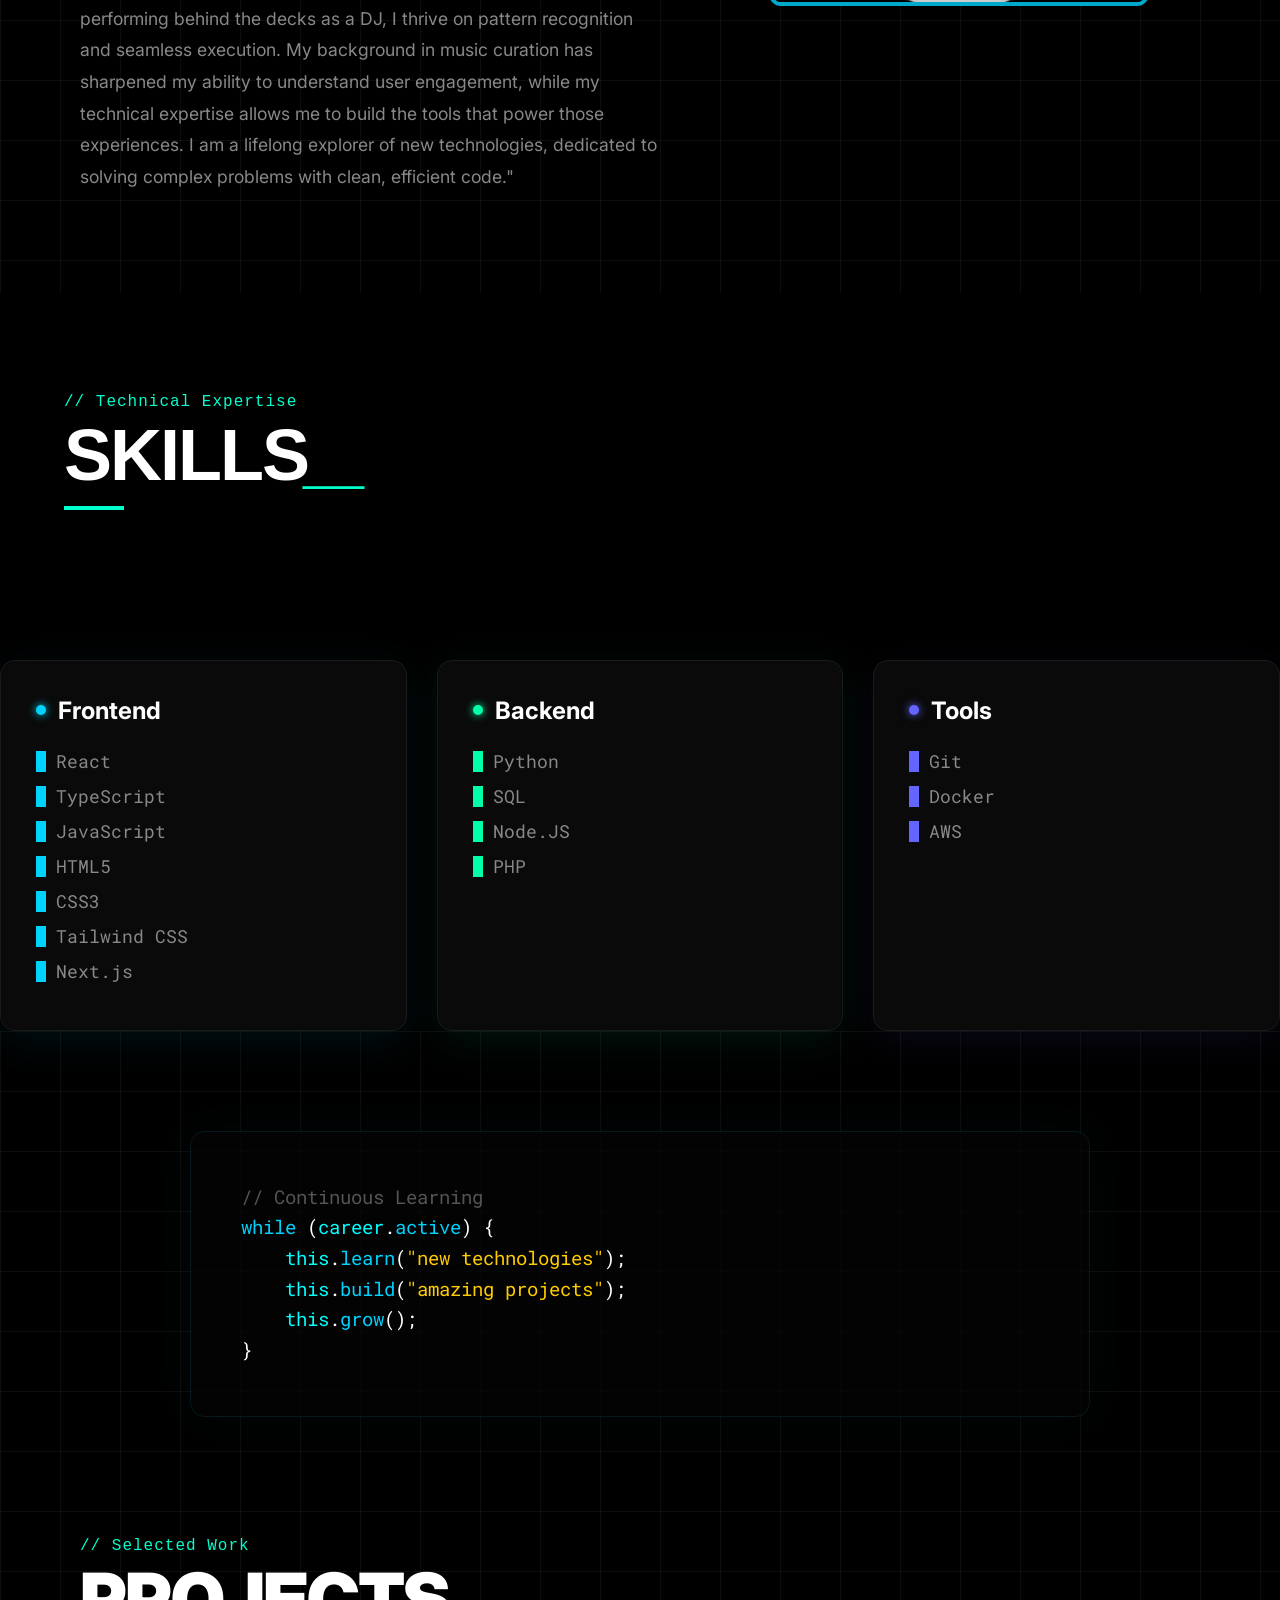
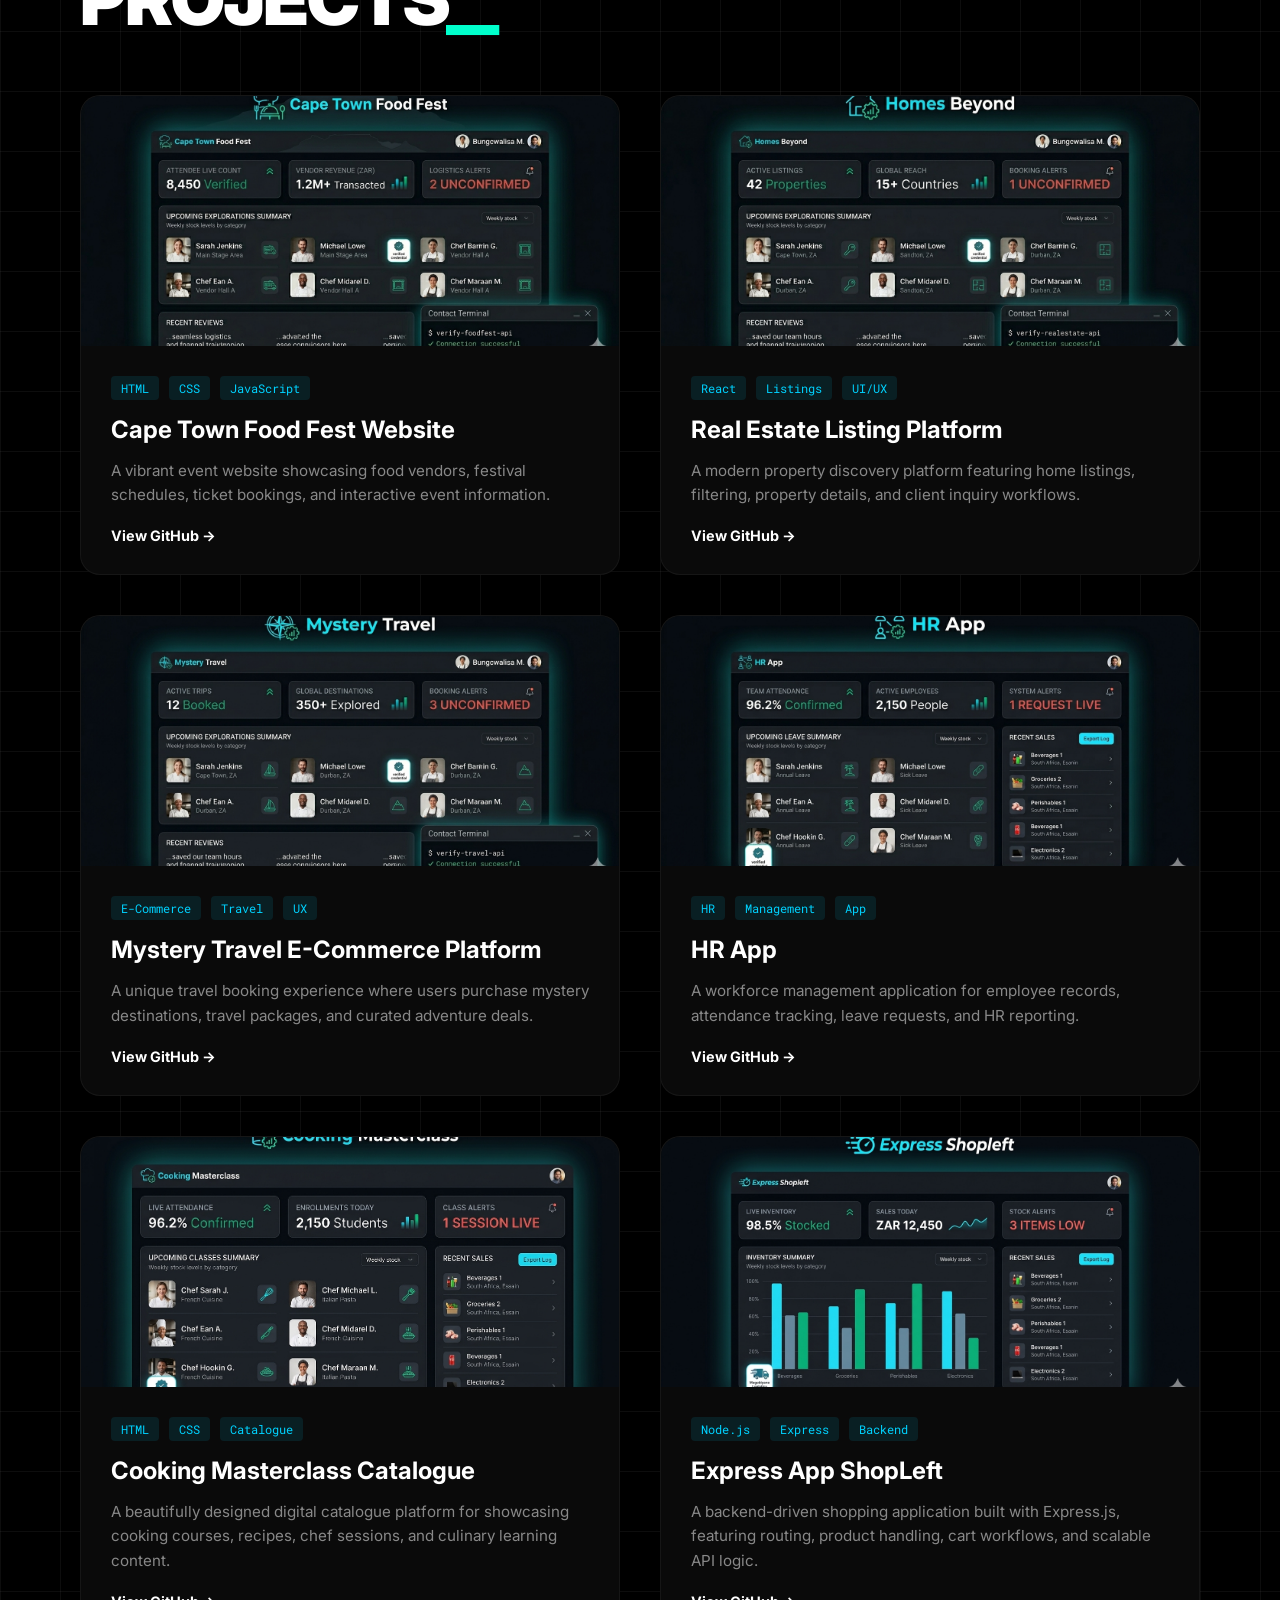
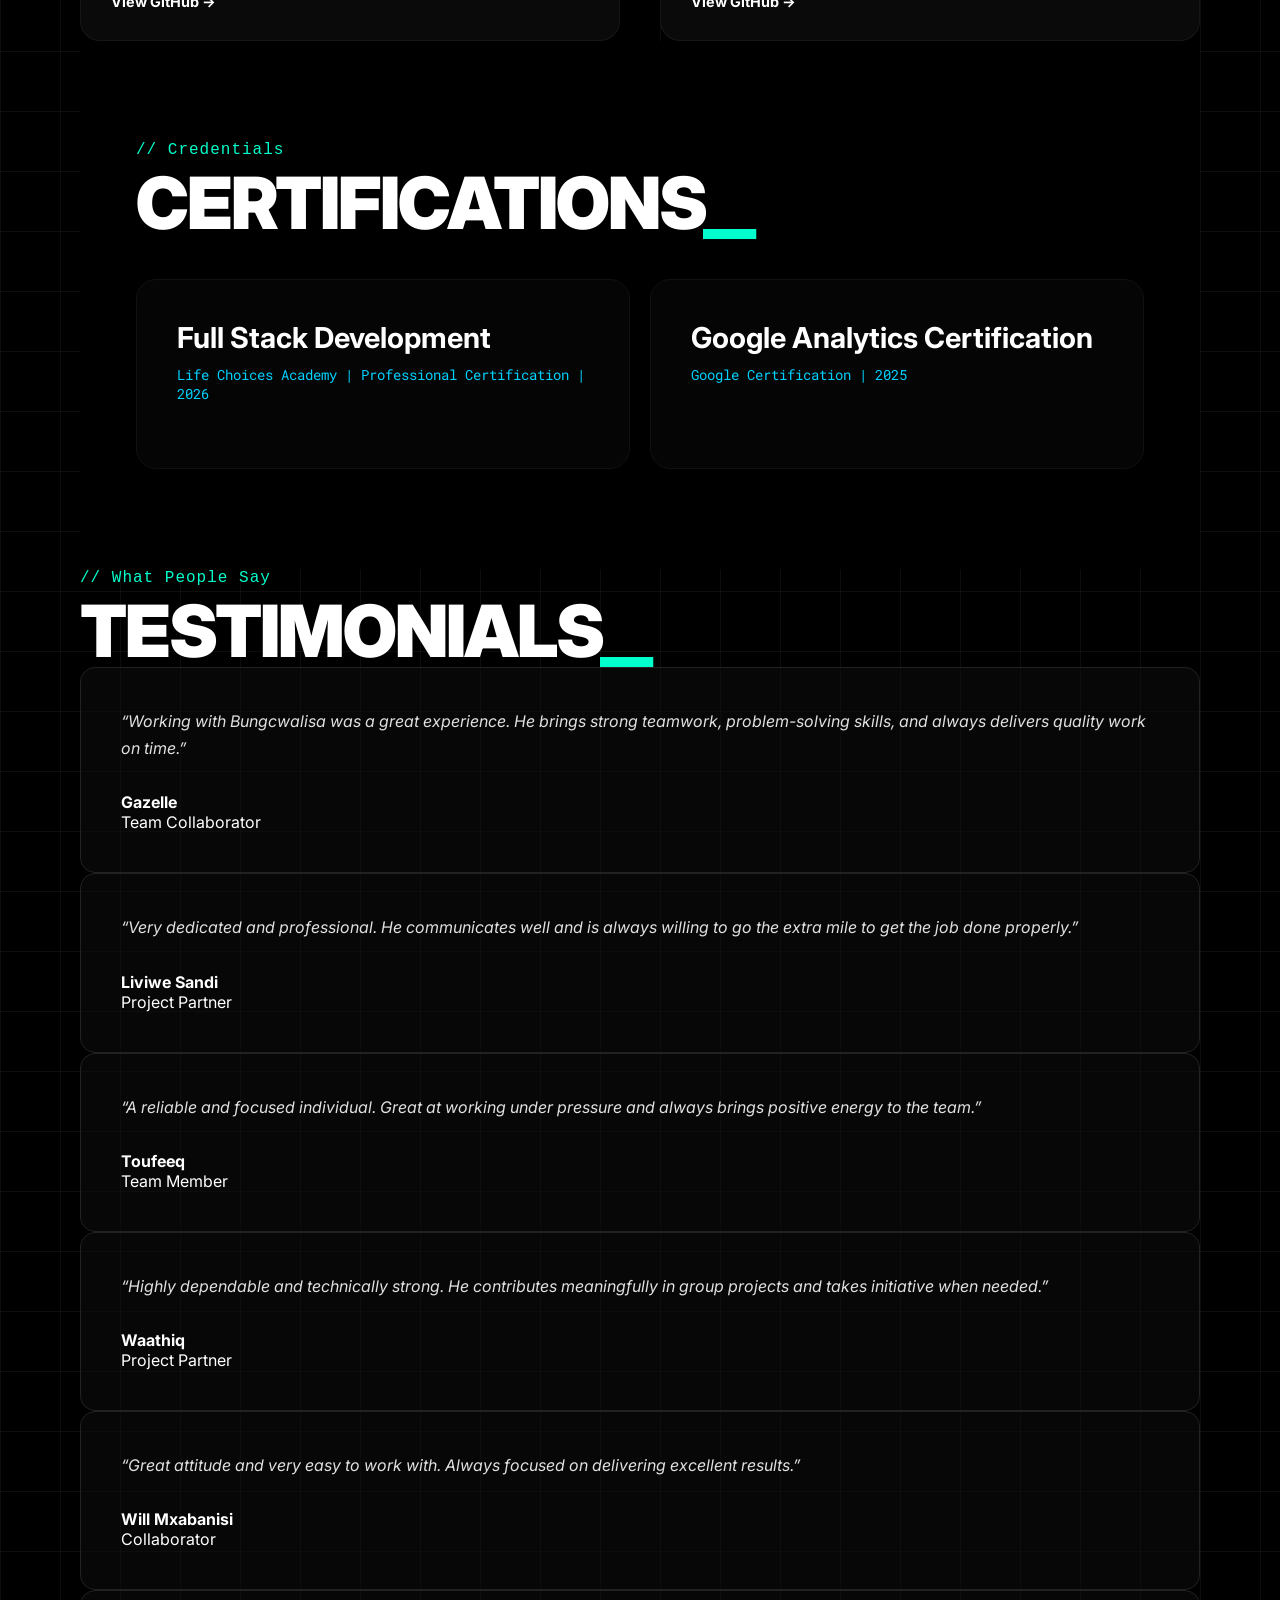
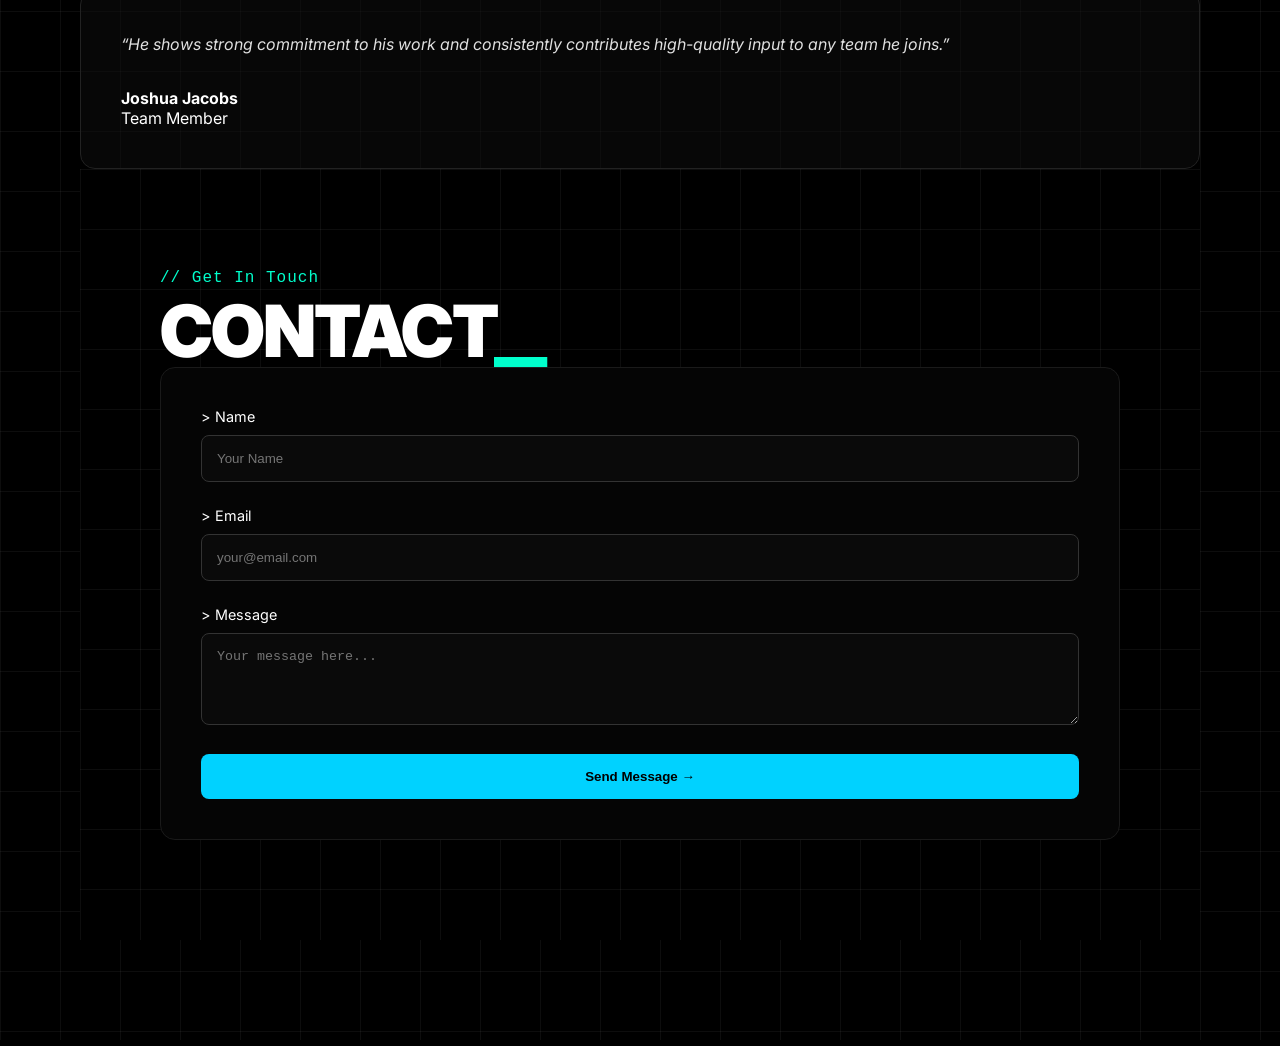
==== commit 202bc127: "Porfolio update" ====
--- a/index.html
+++ b/index.html
@@ -40,7 +40,7 @@
     </a>
 
     <!-- Download CV -->
-    <a href="BUNGCWALISA_MAGOBIYANE_CV (3).PDF" download class="social-btn download-btn">
+    <a href="BUNGCWALISA_MAGOBIYANE_CV(3).PDF" download class="social-btn download-btn">
         Download CV
     </a>
 
@@ -51,7 +51,7 @@
     <section id="about" class="about-section">
         <div>
             <p class="section-label">// About Me</p>
-            <h2 class="terminal-header">WHO I AM<span>_</span></h2>
+            <h2 class="terminal-header">WHO I AM<span class="cursor">_</span></h2>
         </div>
         <div class="about-content">
             <div class="code-container">
@@ -74,11 +74,12 @@
 
     <!-- SKILLS -->
 <section id="skills" class="skills-section">
-    <div>
+    <div class="skills-container">
         <p class="section-label">// Technical Expertise</p>
         <h2 class="skills-header">SKILLS<span class="cursor">_</span></h2>
         <div class="section-line"></div>
     </div>
+</section>
 
     <div class="skills-categories">
         <div class="category-card frontend-card">
--- a/style.css
+++ b/style.css
@@ -991,4 +991,185 @@
     padding: 10px 18px;
     font-size: 0.9rem;
     font-family: 'Roboto Mono', monospace;
+}
+.skills-section {
+  padding: clamp(2rem, 5vw, 5rem) var(--container-padding);
+  background: transparent; /* Or your preferred background */
+  color: var(--text-color);
+  font-family: sans-serif; /* Replace with your site font */
+}
+
+.skills-section > div {
+  max-width: 1200px;
+  margin: 0 auto;
+}
+
+.section-label {
+  font-family: 'Courier New', monospace;
+  font-size: clamp(0.85rem, 1.5vw, 1rem);
+  color: var(--accent-color);
+  opacity: var(--label-opacity);
+  margin-bottom: 0.5rem;
+  letter-spacing: 1px;
+}
+
+.skills-header {
+  font-size: clamp(2.5rem, 10vw, 5rem);
+  font-weight: 800;
+  margin: 0;
+  line-height: 1.1;
+  text-transform: uppercase;
+}
+
+.cursor {
+  color: var(--accent-color);
+  display: inline-block;
+  animation: blink var(--cursor-speed) step-end infinite;
+}
+
+.section-line {
+  height: var(--line-height);
+  width: clamp(60px, 10vw, 100px);
+  background-color: var(--accent-color);
+  margin-top: 1rem;
+}
+
+@keyframes blink {
+  from, to { opacity: 1; }
+  50% { opacity: 0; }
+}
+
+/* Device Specific Adjustments */
+@media (max-width: 480px) {
+  :root {
+    --container-padding: 1rem;
+    --line-height: 3px;
+  }
+}
+/* Container & Section Spacing */
+.skills-section, .certs-section {
+  padding: clamp(40px, 8vw, 100px) 5%;
+  max-width: 1400px;
+  margin: 0 auto;
+  box-sizing: border-box;
+}
+
+/* Typography that scales with screen width */
+.section-label {
+  font-family: monospace;
+  font-size: clamp(0.8rem, 2vw, 1rem);
+  color: #00ffcc;
+  margin-bottom: 8px;
+}
+
+.skills-header, .projects-header {
+  font-size: clamp(2rem, 7vw, 4.5rem);
+  font-weight: 900;
+  margin: 0;
+  line-height: 1;
+}
+
+/* The Horizontal Line */
+.section-line {
+  height: 4px;
+  width: 60px;
+  background: #00ffcc;
+  margin-top: 15px;
+}
+
+/* Fluid Grid for Certifications */
+.certs-grid {
+  display: grid;
+  /* This line handles the responsiveness: 
+     It creates as many columns as fit (min 280px each) 
+     and automatically stacks them on mobile. */
+  grid-template-columns: repeat(auto-fit, minmax(280px, 1fr));
+  gap: 20px;
+  margin-top: 40px;
+}
+
+/* Device-Friendly Cert Cards */
+.cert-item {
+  border: 1px solid #333;
+  padding: 20px;
+  border-radius: 4px;
+  background: rgba(255, 255, 255, 0.02);
+  transition: transform 0.2s ease;
+}
+
+/* Tablet and Mobile Tweaks */
+@media (max-width: 768px) {
+  .skills-section, .certs-section {
+    padding: 40px 20px; /* Thinner side padding on mobile */
+  }
+  
+  .section-line {
+    width: 40px; /* Slightly shorter line on small screens */
+  }
+}
+
+/* Cursor Blink Animation */
+.cursor, .projects-header span {
+  display: inline-block;
+  color: #00ffcc;
+  animation: blink 1.2s infinite;
+}
+
+@keyframes blink {
+  0%, 100% { opacity: 1; }
+  50% { opacity: 0; }
+}
+.cursor, .projects-header span {
+  /* This makes it bold and thick */
+  font-weight: 900; 
+  color: #00ffcc;
+  
+  /* Ensures it doesn't disappear on small screens */
+  display: inline-block;
+  margin-left: 2px;
+  
+  /* Traditional "terminal" blink */
+  animation: blink 1s step-end infinite;
+}
+
+/* Adjusting thickness based on screen size */
+@media (min-width: 768px) {
+  .cursor, .projects-header span {
+    /* Larger screens can handle a more prominent cursor */
+    transform: scaleX(1.5); 
+    margin-left: 5px;
+  }
+}
+
+@keyframes blink {
+  from, to { opacity: 1; }
+  50% { opacity: 0; }
+}
+/* Target only the specific cursor class to avoid double-styling */
+.cursor {
+  display: inline-block;
+  color: #00ffcc; /* Your accent color */
+  font-weight: 900; /* Makes the underscore thick */
+  margin-left: 5px;
+  animation: blink 1s step-end infinite;
+}
+
+/* Ensure the header span doesn't get extra styles if it's the same element */
+.terminal-header .cursor, 
+.projects-header .cursor {
+  /* This ensures it inherits the header size but keeps the cursor look */
+  font-size: inherit; 
+}
+
+@keyframes blink {
+  from, to { opacity: 1; }
+  50% { opacity: 0; }
+}
+
+/* Device Friendly: Adjust thickness for smaller screens */
+@media (max-width: 768px) {
+  .cursor {
+    margin-left: 3px;
+    font-weight: 700; /* Slightly thinner on mobile to look proportional */
+  }
 }
